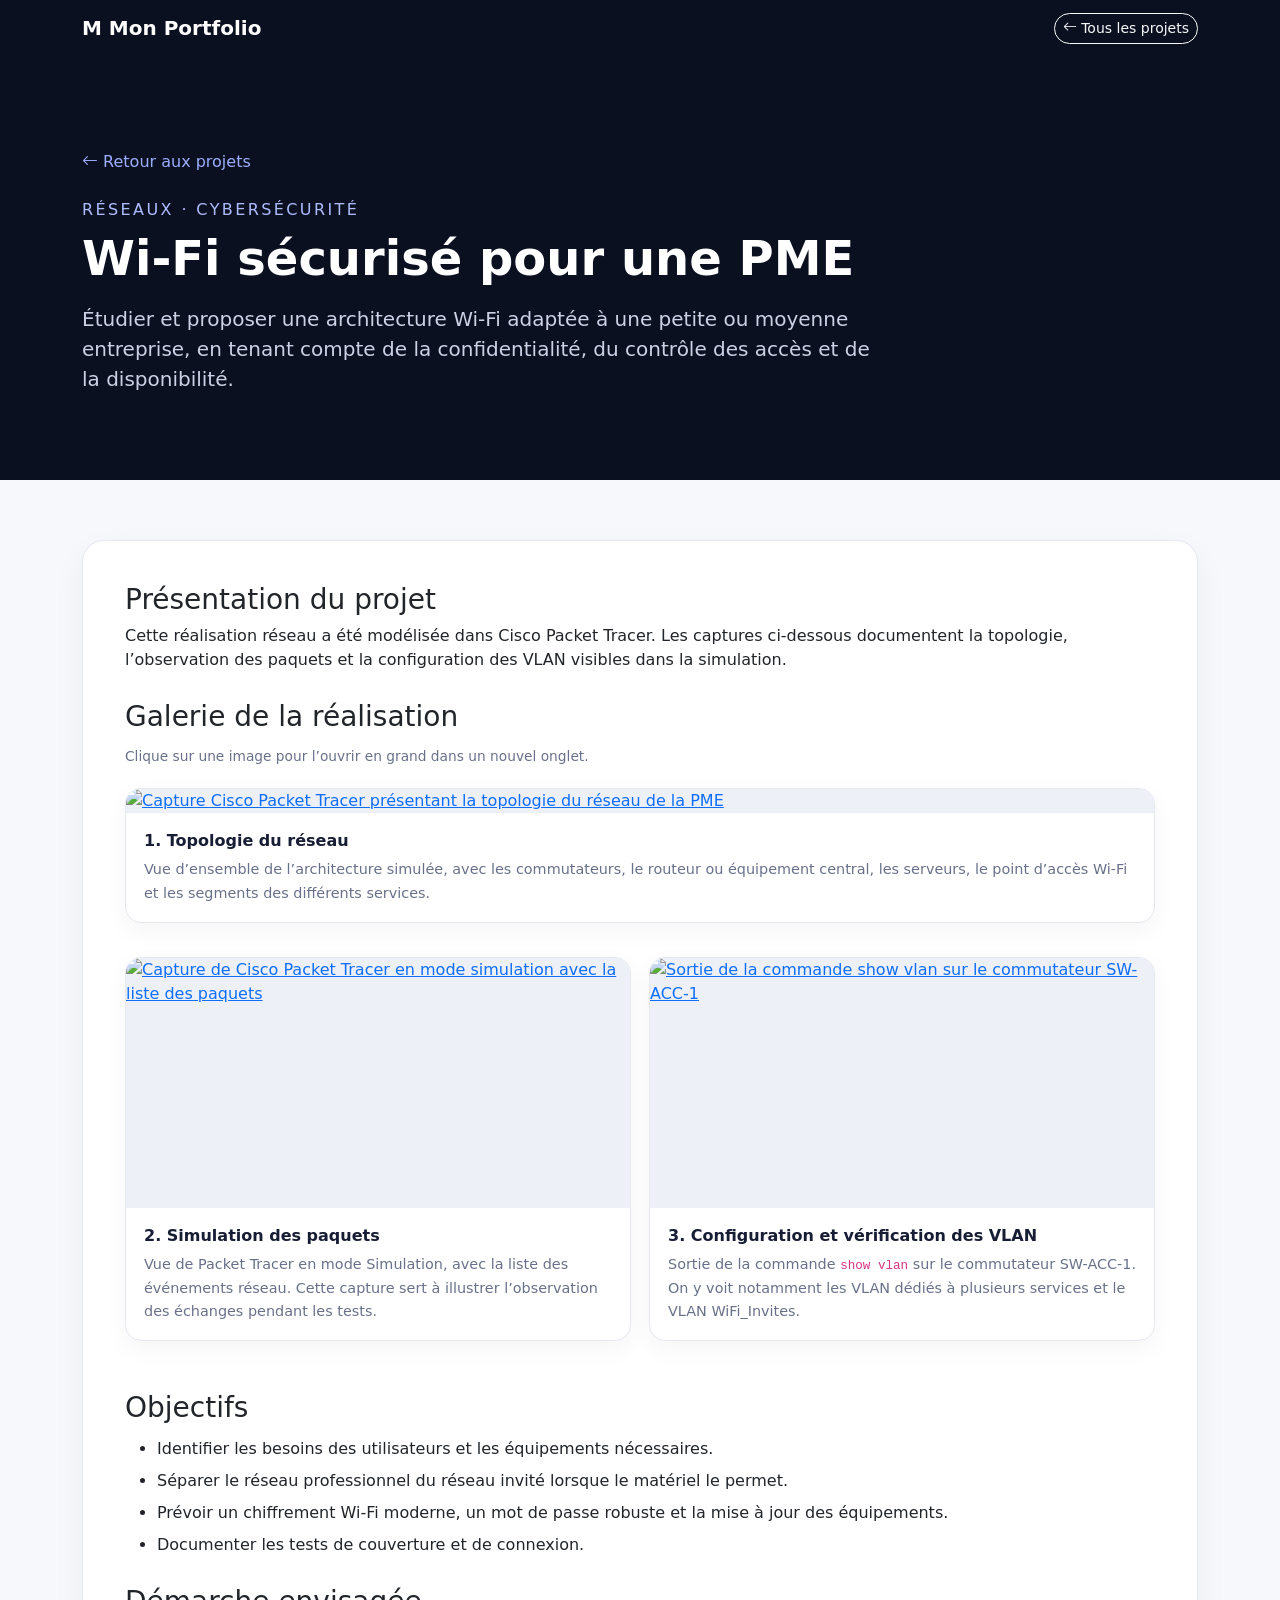
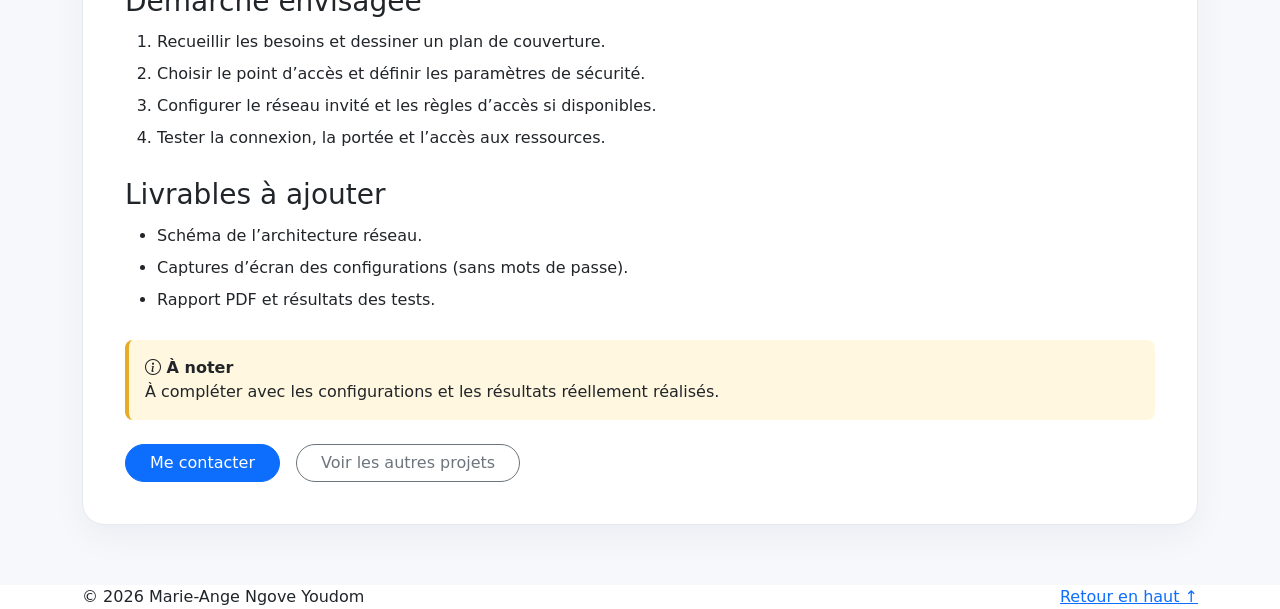
==== index.html @ 1b56ccd6 "Add files via upload" ====
<!doctype html><html lang="fr"><head><meta charset="utf-8"><meta name="viewport" content="width=device-width, initial-scale=1"><meta name="description" content="Fiche projet : Wi-Fi sécurisé pour une PME"><title>Wi-Fi sécurisé pour une PME | Portfolio Marie-Ange</title><link href="https://cdn.jsdelivr.net/npm/bootstrap@5.3.3/dist/css/bootstrap.min.css" rel="stylesheet"><link href="https://cdn.jsdelivr.net/npm/bootstrap-icons@1.11.3/font/bootstrap-icons.min.css" rel="stylesheet"><link rel="stylesheet" href="../../assets/css/style.css"><style>.detail-hero{padding:150px 0 70px;background:#0b1020;color:#fff}.detail-content{padding:60px 0;background:#f7f8fc;min-height:55vh}.detail-card{background:white;border:1px solid #e6e8f0;border-radius:22px;padding:clamp(22px,4vw,42px);box-shadow:0 12px 35px #121a2b0c}.detail-card h3{margin-top:28px;margin-bottom:12px}.detail-card li{margin-bottom:8px}.back-link{color:#9caeff;text-decoration:none}.project-note{background:#fff7df;border-left:4px solid #e5ad27;padding:16px;border-radius:8px;margin-top:28px}.evidence-gallery{display:grid;grid-template-columns:repeat(2,minmax(0,1fr));gap:18px;margin:22px 0 34px}.evidence-item{overflow:hidden;border:1px solid #e6e8f0;border-radius:16px;background:#fff;box-shadow:0 8px 25px #121a2b0b}.evidence-item:first-child{grid-column:1/-1}.evidence-item a{display:block;background:#edf0f7}.evidence-item img{display:block;width:100%;height:250px;object-fit:contain;transition:transform .25s}.evidence-item:first-child img{height:auto;max-height:470px}.evidence-item a:hover img{transform:scale(1.015)}.evidence-caption{padding:16px 18px}.evidence-caption strong{display:block;margin-bottom:5px;color:#171d34}.evidence-caption p{margin:0;color:#69718a;font-size:.9rem;line-height:1.65}.evidence-hint{font-size:.86rem;color:#69718a;margin-bottom:0}@media(max-width:767px){.evidence-gallery{grid-template-columns:1fr}.evidence-item:first-child{grid-column:auto}.evidence-item img{height:auto;max-height:360px}}</style></head><body><nav class="navbar navbar-dark fixed-top" style="background:#0b1020"><div class="container"><a class="navbar-brand fw-bold" href="../../index.html"><span class="brand-mark">M</span> Mon Portfolio</a><a class="btn btn-outline-light btn-sm rounded-pill" href="../../index.html#projets"><i class="bi bi-arrow-left"></i> Tous les projets</a></div></nav><header class="detail-hero"><div class="container"><a class="back-link" href="../../index.html#projets"><i class="bi bi-arrow-left"></i> Retour aux projets</a><p class="text-uppercase mt-4 mb-2" style="letter-spacing:.15em;color:#aebcff">Réseaux · Cybersécurité</p><h1 class="display-5 fw-bold">Wi-Fi sécurisé pour une PME</h1><p class="lead mt-3" style="max-width:800px;color:#cbd2e5">Étudier et proposer une architecture Wi-Fi adaptée à une petite ou moyenne entreprise, en tenant compte de la confidentialité, du contrôle des accès et de la disponibilité.</p></div></header><main class="detail-content"><div class="container"><article class="detail-card"><h2 class="h3">Présentation du projet</h2><p>Cette réalisation réseau a été modélisée dans Cisco Packet Tracer. Les captures ci-dessous documentent la topologie, l’observation des paquets et la configuration des VLAN visibles dans la simulation.</p><h3>Galerie de la réalisation</h3><p class="evidence-hint">Clique sur une image pour l’ouvrir en grand dans un nouvel onglet.</p><div class="evidence-gallery"><figure class="evidence-item"><a href="images/topologie-reseau.png" target="_blank" rel="noopener" aria-label="Ouvrir la capture de la topologie réseau en grand"><img src="images/topologie-reseau.png" alt="Capture Cisco Packet Tracer présentant la topologie du réseau de la PME" loading="lazy"></a><figcaption class="evidence-caption"><strong>1. Topologie du réseau</strong><p>Vue d’ensemble de l’architecture simulée, avec les commutateurs, le routeur ou équipement central, les serveurs, le point d’accès Wi-Fi et les segments des différents services.</p></figcaption></figure><figure class="evidence-item"><a href="images/simulation-paquets.png" target="_blank" rel="noopener" aria-label="Ouvrir la capture de simulation des paquets en grand"><img src="images/simulation-paquets.png" alt="Capture de Cisco Packet Tracer en mode simulation avec la liste des paquets" loading="lazy"></a><figcaption class="evidence-caption"><strong>2. Simulation des paquets</strong><p>Vue de Packet Tracer en mode Simulation, avec la liste des événements réseau. Cette capture sert à illustrer l’observation des échanges pendant les tests.</p></figcaption></figure><figure class="evidence-item"><a href="images/configuration-vlan.png" target="_blank" rel="noopener" aria-label="Ouvrir la capture de configuration VLAN en grand"><img src="images/configuration-vlan.png" alt="Sortie de la commande show vlan sur le commutateur SW-ACC-1" loading="lazy"></a><figcaption class="evidence-caption"><strong>3. Configuration et vérification des VLAN</strong><p>Sortie de la commande <code>show vlan</code> sur le commutateur SW-ACC-1. On y voit notamment les VLAN dédiés à plusieurs services et le VLAN WiFi_Invites.</p></figcaption></figure></div><h3>Objectifs</h3><ul><li>Identifier les besoins des utilisateurs et les équipements nécessaires.</li><li>Séparer le réseau professionnel du réseau invité lorsque le matériel le permet.</li><li>Prévoir un chiffrement Wi-Fi moderne, un mot de passe robuste et la mise à jour des équipements.</li><li>Documenter les tests de couverture et de connexion.</li></ul><h3>Démarche envisagée</h3><ol><li>Recueillir les besoins et dessiner un plan de couverture.</li><li>Choisir le point d’accès et définir les paramètres de sécurité.</li><li>Configurer le réseau invité et les règles d’accès si disponibles.</li><li>Tester la connexion, la portée et l’accès aux ressources.</li></ol><h3>Livrables à ajouter</h3><ul><li>Schéma de l’architecture réseau.</li><li>Captures d’écran des configurations (sans mots de passe).</li><li>Rapport PDF et résultats des tests.</li></ul><div class="project-note"><strong><i class="bi bi-info-circle"></i> À noter</strong><p class="mb-0">À compléter avec les configurations et les résultats réellement réalisés.</p></div><div class="d-flex flex-wrap gap-3 mt-4"><a class="btn btn-primary rounded-pill px-4" href="../../index.html#contact">Me contacter</a><a class="btn btn-outline-secondary rounded-pill px-4" href="../../index.html#projets">Voir les autres projets</a></div></article></div></main><footer class="site-footer"><div class="container d-flex flex-wrap justify-content-between gap-2"><span>© <span id="year"></span> Marie-Ange Ngove Youdom</span><a href="#top" onclick="window.scrollTo({top:0,behavior:'smooth'});return false">Retour en haut ↑</a></div></footer><script>document.getElementById('year').textContent=new Date().getFullYear();</script><script src="https://cdn.jsdelivr.net/npm/bootstrap@5.3.3/dist/js/bootstrap.bundle.min.js"></script></body></html>
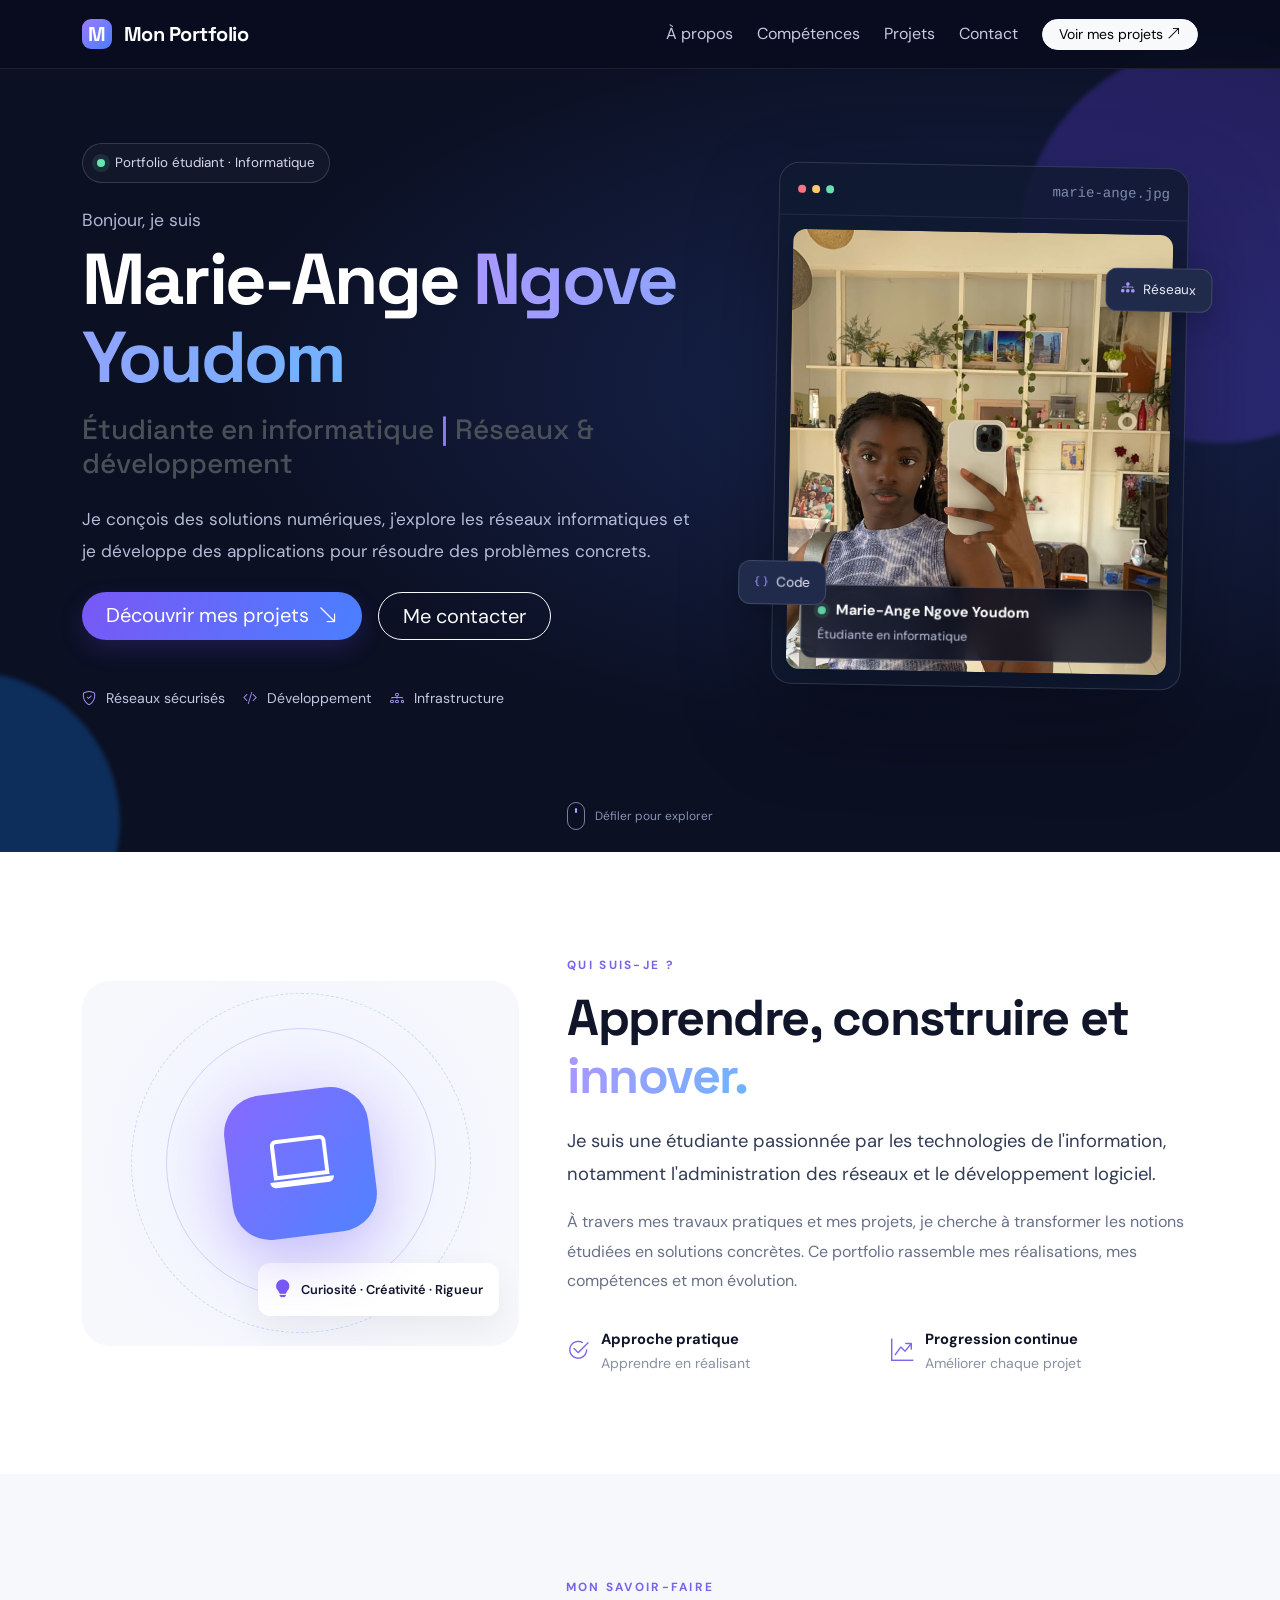
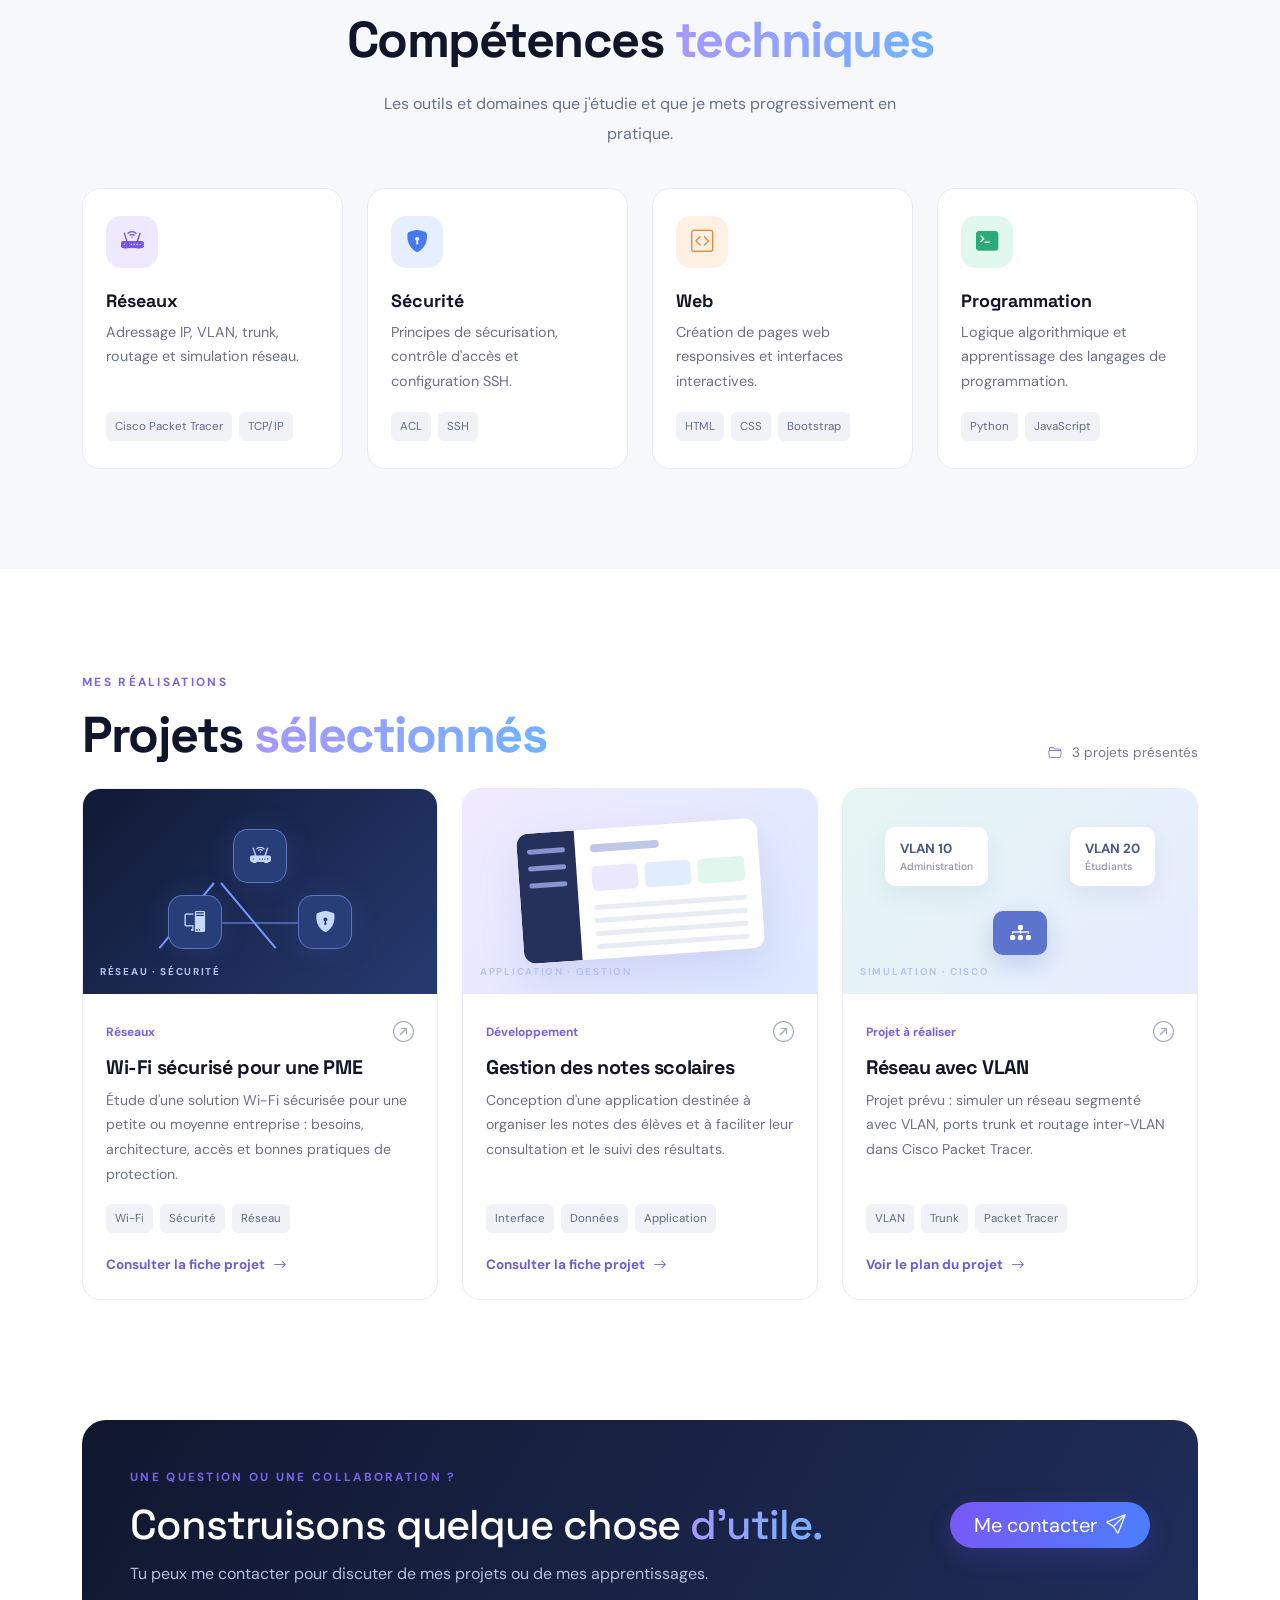
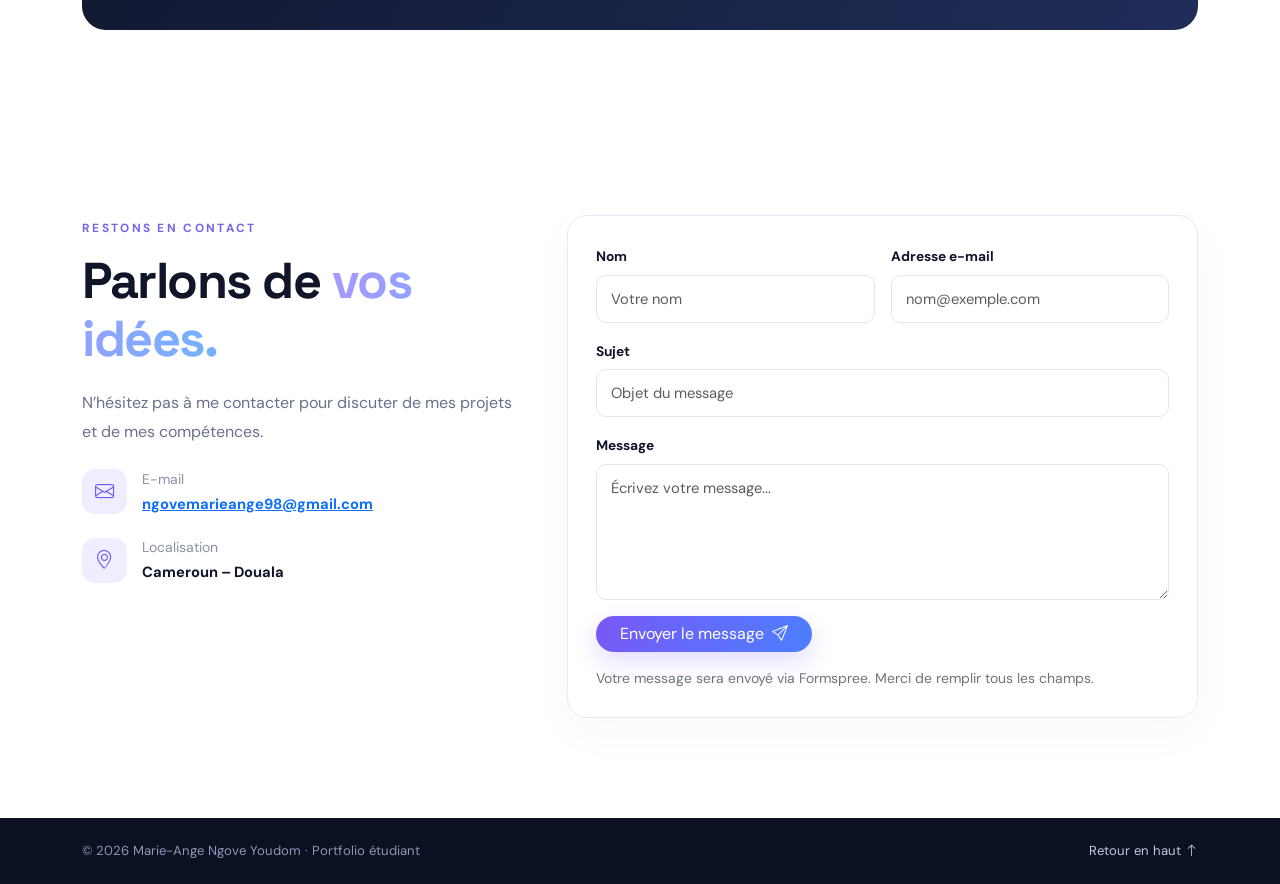
==== commit 65299396: "Add files via upload" ====
--- a/index.html
+++ b/index.html
@@ -1 +1,78 @@
-<!doctype html><html lang="fr"><head><meta charset="utf-8"><meta name="viewport" content="width=device-width, initial-scale=1"><meta name="description" content="Fiche projet : Wi-Fi sécurisé pour une PME"><title>Wi-Fi sécurisé pour une PME | Portfolio Marie-Ange</title><link href="https://cdn.jsdelivr.net/npm/bootstrap@5.3.3/dist/css/bootstrap.min.css" rel="stylesheet"><link href="https://cdn.jsdelivr.net/npm/bootstrap-icons@1.11.3/font/bootstrap-icons.min.css" rel="stylesheet"><link rel="stylesheet" href="../../assets/css/style.css"><style>.detail-hero{padding:150px 0 70px;background:#0b1020;color:#fff}.detail-content{padding:60px 0;background:#f7f8fc;min-height:55vh}.detail-card{background:white;border:1px solid #e6e8f0;border-radius:22px;padding:clamp(22px,4vw,42px);box-shadow:0 12px 35px #121a2b0c}.detail-card h3{margin-top:28px;margin-bottom:12px}.detail-card li{margin-bottom:8px}.back-link{color:#9caeff;text-decoration:none}.project-note{background:#fff7df;border-left:4px solid #e5ad27;padding:16px;border-radius:8px;margin-top:28px}.evidence-gallery{display:grid;grid-template-columns:repeat(2,minmax(0,1fr));gap:18px;margin:22px 0 34px}.evidence-item{overflow:hidden;border:1px solid #e6e8f0;border-radius:16px;background:#fff;box-shadow:0 8px 25px #121a2b0b}.evidence-item:first-child{grid-column:1/-1}.evidence-item a{display:block;background:#edf0f7}.evidence-item img{display:block;width:100%;height:250px;object-fit:contain;transition:transform .25s}.evidence-item:first-child img{height:auto;max-height:470px}.evidence-item a:hover img{transform:scale(1.015)}.evidence-caption{padding:16px 18px}.evidence-caption strong{display:block;margin-bottom:5px;color:#171d34}.evidence-caption p{margin:0;color:#69718a;font-size:.9rem;line-height:1.65}.evidence-hint{font-size:.86rem;color:#69718a;margin-bottom:0}@media(max-width:767px){.evidence-gallery{grid-template-columns:1fr}.evidence-item:first-child{grid-column:auto}.evidence-item img{height:auto;max-height:360px}}</style></head><body><nav class="navbar navbar-dark fixed-top" style="background:#0b1020"><div class="container"><a class="navbar-brand fw-bold" href="../../index.html"><span class="brand-mark">M</span> Mon Portfolio</a><a class="btn btn-outline-light btn-sm rounded-pill" href="../../index.html#projets"><i class="bi bi-arrow-left"></i> Tous les projets</a></div></nav><header class="detail-hero"><div class="container"><a class="back-link" href="../../index.html#projets"><i class="bi bi-arrow-left"></i> Retour aux projets</a><p class="text-uppercase mt-4 mb-2" style="letter-spacing:.15em;color:#aebcff">Réseaux · Cybersécurité</p><h1 class="display-5 fw-bold">Wi-Fi sécurisé pour une PME</h1><p class="lead mt-3" style="max-width:800px;color:#cbd2e5">Étudier et proposer une architecture Wi-Fi adaptée à une petite ou moyenne entreprise, en tenant compte de la confidentialité, du contrôle des accès et de la disponibilité.</p></div></header><main class="detail-content"><div class="container"><article class="detail-card"><h2 class="h3">Présentation du projet</h2><p>Cette réalisation réseau a été modélisée dans Cisco Packet Tracer. Les captures ci-dessous documentent la topologie, l’observation des paquets et la configuration des VLAN visibles dans la simulation.</p><h3>Galerie de la réalisation</h3><p class="evidence-hint">Clique sur une image pour l’ouvrir en grand dans un nouvel onglet.</p><div class="evidence-gallery"><figure class="evidence-item"><a href="images/topologie-reseau.png" target="_blank" rel="noopener" aria-label="Ouvrir la capture de la topologie réseau en grand"><img src="images/topologie-reseau.png" alt="Capture Cisco Packet Tracer présentant la topologie du réseau de la PME" loading="lazy"></a><figcaption class="evidence-caption"><strong>1. Topologie du réseau</strong><p>Vue d’ensemble de l’architecture simulée, avec les commutateurs, le routeur ou équipement central, les serveurs, le point d’accès Wi-Fi et les segments des différents services.</p></figcaption></figure><figure class="evidence-item"><a href="images/simulation-paquets.png" target="_blank" rel="noopener" aria-label="Ouvrir la capture de simulation des paquets en grand"><img src="images/simulation-paquets.png" alt="Capture de Cisco Packet Tracer en mode simulation avec la liste des paquets" loading="lazy"></a><figcaption class="evidence-caption"><strong>2. Simulation des paquets</strong><p>Vue de Packet Tracer en mode Simulation, avec la liste des événements réseau. Cette capture sert à illustrer l’observation des échanges pendant les tests.</p></figcaption></figure><figure class="evidence-item"><a href="images/configuration-vlan.png" target="_blank" rel="noopener" aria-label="Ouvrir la capture de configuration VLAN en grand"><img src="images/configuration-vlan.png" alt="Sortie de la commande show vlan sur le commutateur SW-ACC-1" loading="lazy"></a><figcaption class="evidence-caption"><strong>3. Configuration et vérification des VLAN</strong><p>Sortie de la commande <code>show vlan</code> sur le commutateur SW-ACC-1. On y voit notamment les VLAN dédiés à plusieurs services et le VLAN WiFi_Invites.</p></figcaption></figure></div><h3>Objectifs</h3><ul><li>Identifier les besoins des utilisateurs et les équipements nécessaires.</li><li>Séparer le réseau professionnel du réseau invité lorsque le matériel le permet.</li><li>Prévoir un chiffrement Wi-Fi moderne, un mot de passe robuste et la mise à jour des équipements.</li><li>Documenter les tests de couverture et de connexion.</li></ul><h3>Démarche envisagée</h3><ol><li>Recueillir les besoins et dessiner un plan de couverture.</li><li>Choisir le point d’accès et définir les paramètres de sécurité.</li><li>Configurer le réseau invité et les règles d’accès si disponibles.</li><li>Tester la connexion, la portée et l’accès aux ressources.</li></ol><h3>Livrables à ajouter</h3><ul><li>Schéma de l’architecture réseau.</li><li>Captures d’écran des configurations (sans mots de passe).</li><li>Rapport PDF et résultats des tests.</li></ul><div class="project-note"><strong><i class="bi bi-info-circle"></i> À noter</strong><p class="mb-0">À compléter avec les configurations et les résultats réellement réalisés.</p></div><div class="d-flex flex-wrap gap-3 mt-4"><a class="btn btn-primary rounded-pill px-4" href="../../index.html#contact">Me contacter</a><a class="btn btn-outline-secondary rounded-pill px-4" href="../../index.html#projets">Voir les autres projets</a></div></article></div></main><footer class="site-footer"><div class="container d-flex flex-wrap justify-content-between gap-2"><span>© <span id="year"></span> Marie-Ange Ngove Youdom</span><a href="#top" onclick="window.scrollTo({top:0,behavior:'smooth'});return false">Retour en haut ↑</a></div></footer><script>document.getElementById('year').textContent=new Date().getFullYear();</script><script src="https://cdn.jsdelivr.net/npm/bootstrap@5.3.3/dist/js/bootstrap.bundle.min.js"></script></body></html>+<!doctype html>
+<html lang="fr">
+<head>
+  <meta charset="utf-8">
+  <meta name="viewport" content="width=device-width, initial-scale=1">
+  <meta name="description" content="Portfolio étudiant en informatique : réseaux, cybersécurité et développement d'applications.">
+  <title>Portfolio | Étudiante en informatique</title>
+  <link href="https://cdn.jsdelivr.net/npm/bootstrap@5.3.3/dist/css/bootstrap.min.css" rel="stylesheet">
+  <link href="https://cdn.jsdelivr.net/npm/bootstrap-icons@1.11.3/font/bootstrap-icons.min.css" rel="stylesheet">
+  <link rel="stylesheet" href="assets/css/style.css">
+</head>
+<body data-bs-spy="scroll" data-bs-target="#navbar" data-bs-smooth-scroll="true" tabindex="0">
+<nav id="navbar" class="navbar navbar-expand-lg navbar-dark fixed-top">
+  <div class="container">
+    <a class="navbar-brand fw-bold" href="#accueil"><span class="brand-mark">M</span> Mon Portfolio</a>
+    <button class="navbar-toggler" type="button" data-bs-toggle="collapse" data-bs-target="#navLinks" aria-controls="navLinks" aria-expanded="false" aria-label="Ouvrir le menu"><span class="navbar-toggler-icon"></span></button>
+    <div class="collapse navbar-collapse" id="navLinks">
+      <ul class="navbar-nav ms-auto align-items-lg-center gap-lg-2">
+        <li class="nav-item"><a class="nav-link" href="#apropos">À propos</a></li>
+        <li class="nav-item"><a class="nav-link" href="#competences">Compétences</a></li>
+        <li class="nav-item"><a class="nav-link" href="#projets">Projets</a></li>
+        <li class="nav-item"><a class="nav-link" href="#contact">Contact</a></li>
+        <li class="nav-item ms-lg-2"><a class="btn btn-sm btn-outline-light rounded-pill px-3" href="#projets">Voir mes projets <i class="bi bi-arrow-up-right"></i></a></li>
+      </ul>
+    </div>
+  </div>
+</nav>
+<header id="accueil" class="hero-section">
+  <div class="hero-glow glow-one"></div><div class="hero-glow glow-two"></div>
+  <div class="container position-relative">
+    <div class="row align-items-center min-vh-100 py-5 g-5">
+      <div class="col-lg-7 reveal">
+        <span class="eyebrow"><span class="status-dot"></span> Portfolio étudiant · Informatique</span>
+        <p class="hello mt-4 mb-2">Bonjour, je suis</p>
+        <h1 class="display-2 fw-bold mb-3">Marie-Ange <span class="gradient-text">Ngove Youdom</span></h1>
+        <h2 class="h3 text-light-emphasis mb-4">Étudiante en informatique <span class="accent">|</span> Réseaux & développement</h2>
+        <p class="hero-copy mb-4">Je conçois des solutions numériques, j'explore les réseaux informatiques et je développe des applications pour résoudre des problèmes concrets.</p>
+        <div class="d-flex flex-wrap gap-3">
+          <a href="#projets" class="btn btn-primary btn-lg rounded-pill px-4">Découvrir mes projets <i class="bi bi-arrow-down-right ms-1"></i></a>
+          <a href="#contact" class="btn btn-outline-light btn-lg rounded-pill px-4">Me contacter</a>
+        </div>
+        <div class="hero-tags mt-5"><span><i class="bi bi-shield-check"></i> Réseaux sécurisés</span><span><i class="bi bi-code-slash"></i> Développement</span><span><i class="bi bi-diagram-3"></i> Infrastructure</span></div>
+      </div>
+      <div class="col-lg-5 reveal reveal-delay">
+        <div class="profile-panel mx-auto">
+          <div class="panel-top"><span></span><span></span><span></span><small>marie-ange.jpg</small></div>
+          <div class="profile-photo-wrap"><img class="profile-photo" src="assets/images/photo-marie-ange.jpeg" alt="Photo de Marie-Ange Ngove Youdom"><div class="photo-caption"><span class="photo-status"></span> Marie-Ange Ngove Youdom <small>Étudiante en informatique</small></div></div>
+          <div class="floating-badge badge-network"><i class="bi bi-diagram-3-fill"></i><span>Réseaux</span></div>
+          <div class="floating-badge badge-code"><i class="bi bi-braces"></i><span>Code</span></div>
+        </div>
+      </div>
+    </div>
+  </div>
+  <a class="scroll-cue" href="#apropos" aria-label="Défiler vers la section À propos"><span></span> Défiler pour explorer</a>
+</header>
+<main>
+<section id="apropos" class="section-pad section-light"><div class="container"><div class="row align-items-center g-5">
+  <div class="col-lg-5 reveal"><div class="about-visual"><div class="about-icon"><i class="bi bi-laptop"></i></div><div class="orbit orbit-a"></div><div class="orbit orbit-b"></div><div class="mini-card"><i class="bi bi-lightbulb-fill"></i><span>Curiosité · Créativité · Rigueur</span></div></div></div>
+  <div class="col-lg-7 reveal reveal-delay"><span class="section-kicker">QUI SUIS-JE ?</span><h2 class="section-title">Apprendre, construire et <span class="gradient-text">innover.</span></h2><p class="lead-copy">Je suis une étudiante passionnée par les technologies de l'information, notamment l'administration des réseaux et le développement logiciel.</p><p class="body-copy">À travers mes travaux pratiques et mes projets, je cherche à transformer les notions étudiées en solutions concrètes. Ce portfolio rassemble mes réalisations, mes compétences et mon évolution.</p><div class="row g-3 mt-3"><div class="col-sm-6"><div class="value-item"><i class="bi bi-check2-circle"></i><div><strong>Approche pratique</strong><small>Apprendre en réalisant</small></div></div></div><div class="col-sm-6"><div class="value-item"><i class="bi bi-graph-up-arrow"></i><div><strong>Progression continue</strong><small>Améliorer chaque projet</small></div></div></div></div></div>
+</div></div></section>
+<section id="competences" class="section-pad skills-section"><div class="container"><div class="section-heading text-center reveal"><span class="section-kicker">MON SAVOIR-FAIRE</span><h2 class="section-title">Compétences <span class="gradient-text">techniques</span></h2><p class="body-copy mx-auto">Les outils et domaines que j'étudie et que je mets progressivement en pratique.</p></div><div class="row g-4 mt-3">
+  <div class="col-md-6 col-lg-3 reveal"><div class="skill-card h-100"><div class="skill-icon purple"><i class="bi bi-router-fill"></i></div><h3>Réseaux</h3><p>Adressage IP, VLAN, trunk, routage et simulation réseau.</p><div class="skill-pills"><span>Cisco Packet Tracer</span><span>TCP/IP</span></div></div></div>
+  <div class="col-md-6 col-lg-3 reveal reveal-delay"><div class="skill-card h-100"><div class="skill-icon blue"><i class="bi bi-shield-lock-fill"></i></div><h3>Sécurité</h3><p>Principes de sécurisation, contrôle d'accès et configuration SSH.</p><div class="skill-pills"><span>ACL</span><span>SSH</span></div></div></div>
+  <div class="col-md-6 col-lg-3 reveal"><div class="skill-card h-100"><div class="skill-icon orange"><i class="bi bi-code-square"></i></div><h3>Web</h3><p>Création de pages web responsives et interfaces interactives.</p><div class="skill-pills"><span>HTML</span><span>CSS</span><span>Bootstrap</span></div></div></div>
+  <div class="col-md-6 col-lg-3 reveal reveal-delay"><div class="skill-card h-100"><div class="skill-icon green"><i class="bi bi-terminal-fill"></i></div><h3>Programmation</h3><p>Logique algorithmique et apprentissage des langages de programmation.</p><div class="skill-pills"><span>Python</span><span>JavaScript</span></div></div></div>
+</div></div></section>
+<section id="projets" class="section-pad projects-section"><div class="container"><div class="d-flex flex-wrap justify-content-between align-items-end gap-3 mb-4 reveal"><div><span class="section-kicker">MES RÉALISATIONS</span><h2 class="section-title mb-0">Projets <span class="gradient-text">sélectionnés</span></h2></div><span class="project-count"><i class="bi bi-folder2-open"></i> 3 projets présentés</span></div><div class="row g-4">
+  <div class="col-lg-4 reveal"><article class="project-card h-100"><div class="project-art art-network"><div class="network-node n1"><i class="bi bi-router-fill"></i></div><div class="network-node n2"><i class="bi bi-pc-display"></i></div><div class="network-node n3"><i class="bi bi-shield-lock-fill"></i></div><div class="network-line l1"></div><div class="network-line l2"></div><div class="network-line l3"></div><span class="art-label">RÉSEAU · SÉCURITÉ</span></div><div class="project-body"><div class="d-flex justify-content-between align-items-center mb-2"><span class="project-type">Réseaux</span><i class="bi bi-arrow-up-right-circle project-arrow"></i></div><h3>Wi-Fi sécurisé pour une PME</h3><p>Étude d'une solution Wi-Fi sécurisée pour une petite ou moyenne entreprise : besoins, architecture, accès et bonnes pratiques de protection.</p><div class="project-tags"><span>Wi-Fi</span><span>Sécurité</span><span>Réseau</span></div><a class="project-link" href="projets/wifi-securise/index.html">Consulter la fiche projet <i class="bi bi-arrow-right"></i></a></div></article></div>
+  <div class="col-lg-4 reveal reveal-delay"><article class="project-card h-100"><div class="project-art art-app"><div class="app-mock"><div class="app-sidebar"><b></b><b></b><b></b></div><div class="app-content"><span class="mock-title"></span><div class="mock-stats"><i></i><i></i><i></i></div><div class="mock-table"><b></b><b></b><b></b><b></b></div></div></div><span class="art-label">APPLICATION · GESTION</span></div><div class="project-body"><div class="d-flex justify-content-between align-items-center mb-2"><span class="project-type">Développement</span><i class="bi bi-arrow-up-right-circle project-arrow"></i></div><h3>Gestion des notes scolaires</h3><p>Conception d'une application destinée à organiser les notes des élèves et à faciliter leur consultation et le suivi des résultats.</p><div class="project-tags"><span>Interface</span><span>Données</span><span>Application</span></div><a class="project-link" href="projets/gestion-notes/index.html">Consulter la fiche projet <i class="bi bi-arrow-right"></i></a></div></article></div>
+  <div class="col-lg-4 reveal"><article class="project-card h-100"><div class="project-art art-vlan"><div class="vlan-box box-a">VLAN 10<small>Administration</small></div><div class="vlan-box box-b">VLAN 20<small>Étudiants</small></div><div class="vlan-switch"><i class="bi bi-diagram-3-fill"></i></div><span class="art-label">SIMULATION · CISCO</span></div><div class="project-body"><div class="d-flex justify-content-between align-items-center mb-2"><span class="project-type">Projet à réaliser</span><i class="bi bi-arrow-up-right-circle project-arrow"></i></div><h3>Réseau avec VLAN</h3><p>Projet prévu : simuler un réseau segmenté avec VLAN, ports trunk et routage inter-VLAN dans Cisco Packet Tracer.</p><div class="project-tags"><span>VLAN</span><span>Trunk</span><span>Packet Tracer</span></div><a class="project-link" href="projets/reseau-vlan/index.html">Voir le plan du projet <i class="bi bi-arrow-right"></i></a></div></article></div>
+</div></div></section>
+<section class="cta-section"><div class="container"><div class="cta-box reveal"><div><span class="section-kicker">UNE QUESTION OU UNE COLLABORATION ?</span><h2>Construisons quelque chose <span class="gradient-text">d'utile.</span></h2><p>Tu peux me contacter pour discuter de mes projets ou de mes apprentissages.</p></div><a href="#contact" class="btn btn-primary btn-lg rounded-pill px-4">Me contacter <i class="bi bi-send ms-1"></i></a></div></div></section>
+<section id="contact" class="section-pad section-light"><div class="container"><div class="row g-5"><div class="col-lg-5 reveal"><span class="section-kicker">RESTONS EN CONTACT</span><h2 class="section-title">Parlons de <span class="gradient-text">vos idées.</span></h2><p class="body-copy">N’hésitez pas à me contacter pour discuter de mes projets et de mes compétences.</p><div class="contact-detail"><i class="bi bi-envelope"></i><div><small>E-mail</small><strong><a href="mailto:ngovemarieange98@gmail.com">ngovemarieange98@gmail.com</a></strong></div></div><div class="contact-detail"><i class="bi bi-geo-alt"></i><div><small>Localisation</small><strong>Cameroun – Douala</strong></div></div></div><div class="col-lg-7 reveal reveal-delay"><form id="contactForm" class="contact-form" action="https://formspree.io/f/xaeqrkwn" method="POST"><div class="row g-3"><div class="col-md-6"><label class="form-label" for="name">Nom</label><input class="form-control" id="name" name="name" placeholder="Votre nom" required></div><div class="col-md-6"><label class="form-label" for="email">Adresse e-mail</label><input class="form-control" type="email" id="email" name="email" placeholder="nom@exemple.com" required></div><div class="col-12"><label class="form-label" for="subject">Sujet</label><input class="form-control" id="subject" name="subject" placeholder="Objet du message" required></div><div class="col-12"><label class="form-label" for="message">Message</label><textarea class="form-control" id="message" name="message" rows="5" placeholder="Écrivez votre message..." required></textarea></div><div class="col-12"><button class="btn btn-primary rounded-pill px-4" type="submit">Envoyer le message <i class="bi bi-send ms-1"></i></button><p id="formNotice" class="small mt-3 mb-0 text-secondary">Votre message sera envoyé via Formspree. Merci de remplir tous les champs.</p></div></div></form></div></div></div></section>
+</main>
+<footer class="site-footer"><div class="container d-flex flex-wrap justify-content-between gap-2"><span>© <span id="year"></span> Marie-Ange Ngove Youdom · Portfolio étudiant</span><a href="#accueil">Retour en haut <i class="bi bi-arrow-up"></i></a></div></footer>
+<script src="https://cdn.jsdelivr.net/npm/bootstrap@5.3.3/dist/js/bootstrap.bundle.min.js"></script>
+<script src="assets/js/main.js"></script>
+</body></html>
--- a/assets/css/style.css
+++ b/assets/css/style.css
@@ -0,0 +1,3 @@
+@import url('https://fonts.googleapis.com/css2?family=DM+Sans:wght@400;500;600;700&family=Space+Grotesk:wght@400;500;600;700&display=swap');
+:root{--ink:#10152a;--muted:#69718a;--navy:#0b1023;--purple:#8564ff;--blue:#4a7dff;--line:#e6e9f2;--paper:#f7f8fc}html{scroll-behavior:smooth;scroll-padding-top:90px}*{scroll-margin-top:90px}body{font-family:'DM Sans',sans-serif;color:var(--ink);overflow-x:hidden}h1,h2,h3,.navbar-brand{font-family:'Space Grotesk',sans-serif}.navbar{background:rgba(8,13,31,.9);backdrop-filter:blur(18px);border-bottom:1px solid rgba(255,255,255,.08);padding:14px 0}.navbar-brand{letter-spacing:-.5px}.brand-mark{display:inline-grid;place-items:center;width:30px;height:30px;border-radius:9px;margin-right:7px;background:linear-gradient(135deg,#9b7bff,#4a7dff);color:white}.nav-link{color:#c5cbe0!important}.nav-link:hover,.nav-link.active{color:#fff!important}.hero-section{position:relative;overflow:hidden;background:radial-gradient(ellipse at 75% 45%,#182550 0%,#0b1023 55%);color:white}.hero-section .container{z-index:2}.hero-glow{position:absolute;border-radius:50%;filter:blur(2px);opacity:.25;pointer-events:none}.glow-one{width:400px;height:400px;background:#6c48ff;right:-140px;top:5%}.glow-two{width:300px;height:300px;background:#1684ff;left:-180px;bottom:-120px}.eyebrow{display:inline-flex;align-items:center;gap:10px;padding:9px 14px;border:1px solid #ffffff26;border-radius:50px;background:#ffffff08;color:#d6d9ed;font-size:.84rem}.status-dot{width:8px;height:8px;border-radius:50%;background:#67e8b1;box-shadow:0 0 0 5px #67e8b11c}.hello{color:#aeb7d4;font-size:1.1rem}.hero-section h1{letter-spacing:-2.8px;line-height:1.08}.gradient-text{background:linear-gradient(100deg,#a997ff,#70b3ff);-webkit-background-clip:text;background-clip:text;color:transparent}.accent{color:#8e7cff}.hero-copy{max-width:610px;color:#b3bdd7;font-size:1.08rem;line-height:1.85}.btn-primary{background:linear-gradient(110deg,#7958f5,#4b7fff);border:0;box-shadow:0 9px 24px #674df333}.btn-primary:hover{background:linear-gradient(110deg,#6947e5,#386cf0);transform:translateY(-2px)}.btn{transition:transform .2s,box-shadow .2s}.hero-tags{display:flex;flex-wrap:wrap;gap:18px;color:#c2c9e0;font-size:.88rem}.hero-tags i{color:#a99aff;margin-right:6px}.profile-panel{max-width:410px;position:relative;border:1px solid #ffffff20;border-radius:20px;background:#111a32d9;box-shadow:0 35px 90px #0005;transform:rotate(1deg)}.profile-photo-wrap{position:relative;padding:14px;overflow:hidden;border-radius:0 0 20px 20px}.profile-photo{display:block;width:100%;height:440px;object-fit:cover;object-position:center 30%;border-radius:13px;box-shadow:0 15px 35px #0003}.photo-caption{position:absolute;left:28px;right:28px;bottom:25px;padding:14px 16px;border:1px solid #ffffff35;border-radius:12px;background:rgba(11,16,35,.82);backdrop-filter:blur(12px);color:#fff;font-weight:700;font-size:.9rem}.photo-caption small{display:block;margin-top:4px;color:#c2c9e0;font-size:.76rem;font-weight:400}.photo-status{display:inline-block;width:8px;height:8px;margin-right:7px;border-radius:50%;background:#67dfae;box-shadow:0 0 0 4px #67dfae22}.panel-top{display:flex;align-items:center;gap:6px;padding:15px 18px;border-bottom:1px solid #ffffff14}.panel-top>span{width:8px;height:8px;border-radius:50%;background:#ff7185}.panel-top>span:nth-child(2){background:#ffc86a}.panel-top>span:nth-child(3){background:#67dfae}.panel-top small{margin-left:auto;color:#7f8cad;font-family:monospace}.code-window{padding:26px 25px 30px;color:#d4dcf4;font: .91rem/1.8 ui-monospace,SFMono-Regular,monospace}.code-window p{margin:0}.indent{padding-left:22px}.indent2{padding-left:45px}.code-purple{color:#c29cff}.code-green{color:#70e2bd}.code-blue{color:#7dbbff}.code-yellow{color:#ffd88a}.code-comment{color:#8190b4}.terminal-line{margin-top:28px;padding-top:13px;border-top:1px solid #ffffff15;color:#9eafd2;font-size:.76rem}.terminal-line>span:first-child{color:#70e2bd}.cursor{color:#a997ff;animation:blink 1s steps(2) infinite}.floating-badge{position:absolute;display:flex;align-items:center;gap:9px;padding:11px 15px;border:1px solid #ffffff25;border-radius:12px;background:#202b4b;color:#e8ebf9;box-shadow:0 10px 30px #0003;font-size:.84rem}.floating-badge i{color:#a997ff}.badge-network{top:19%;right:-26px}.badge-code{bottom:15%;left:-35px}.scroll-cue{position:absolute;bottom:22px;left:50%;transform:translateX(-50%);display:flex;align-items:center;gap:10px;color:#8792b3;text-decoration:none;font-size:.75rem}.scroll-cue span{width:18px;height:28px;border:1px solid #7782a7;border-radius:12px;position:relative}.scroll-cue span:after{content:'';position:absolute;top:5px;left:7px;width:2px;height:5px;background:#b3a3ff;border-radius:4px;animation:scroll 1.5s infinite}.section-pad{padding:100px 0}.section-light{background:white}.section-kicker{font-size:.74rem;letter-spacing:2.3px;font-weight:700;color:#7964e9}.section-title{font-size:clamp(2rem,4vw,3.15rem);font-weight:700;letter-spacing:-1.5px;line-height:1.15;margin:13px 0 20px}.lead-copy{font-size:1.15rem;line-height:1.8;color:#333c56}.body-copy{color:var(--muted);line-height:1.85;max-width:670px}.about-visual{height:365px;position:relative;display:grid;place-items:center;border-radius:28px;overflow:hidden;background:radial-gradient(circle at center,#e6e1ff 0,#f3f5ff 48%,#f7f8fc 75%)}.about-icon{z-index:2;display:grid;place-items:center;width:145px;height:145px;border-radius:38px;background:linear-gradient(135deg,#8769ff,#4f83ff);color:#fff;font-size:4rem;box-shadow:0 22px 55px #725cf34d;transform:rotate(-7deg)}.orbit{position:absolute;width:270px;height:270px;border:1px solid #8c7cf44d;border-radius:50%}.orbit-b{width:340px;height:340px;border-style:dashed;border-color:#91a5ff66}.mini-card{position:absolute;bottom:30px;right:20px;display:flex;align-items:center;gap:9px;padding:13px 16px;background:white;border-radius:12px;box-shadow:0 12px 35px #2221;font-size:.8rem;font-weight:600}.mini-card i{color:#7958f5;font-size:1.1rem}.value-item{display:flex;align-items:center;gap:12px}.value-item>i{font-size:1.4rem;color:#7c66ef}.value-item strong,.value-item small{display:block}.value-item strong{font-size:.92rem}.value-item small{color:#8990a4;margin-top:3px}.skills-section{background:var(--paper)}.section-heading .body-copy{max-width:570px}.skill-card{padding:27px 23px;border:1px solid #e8eaf3;border-radius:18px;background:#fff;transition:transform .25s,box-shadow .25s}.skill-card:hover,.project-card:hover{transform:translateY(-7px);box-shadow:0 22px 55px #242a4910}.skill-icon{display:grid;place-items:center;width:52px;height:52px;border-radius:15px;font-size:1.4rem;margin-bottom:22px}.skill-icon.purple{background:#eee9ff;color:#7857e8}.skill-icon.blue{background:#e6efff;color:#4779ef}.skill-icon.orange{background:#fff0e4;color:#e68a42}.skill-icon.green{background:#e0f8ed;color:#2eaa7a}.skill-card h3{font-size:1.12rem;font-weight:700}.skill-card p{color:var(--muted);font-size:.9rem;line-height:1.7;min-height:76px}.skill-pills,.project-tags{display:flex;flex-wrap:wrap;gap:7px}.skill-pills span,.project-tags span{font-size:.72rem;padding:6px 9px;background:#f1f2f8;color:#616b86;border-radius:6px}.projects-section{background:#fff}.project-count{color:#727b94;font-size:.85rem}.project-count i{color:#7964e9;margin-right:6px}.project-card{border:1px solid #e9ebf4;border-radius:18px;overflow:hidden;background:#fff;transition:transform .25s,box-shadow .25s}.project-art{height:205px;position:relative;overflow:hidden;display:grid;place-items:center}.art-network{background:linear-gradient(135deg,#101934,#273a70)}.art-label{position:absolute;bottom:14px;left:17px;color:#b6c4ef;font-size:.62rem;letter-spacing:1.7px;font-weight:700}.network-node{position:absolute;z-index:2;display:grid;place-items:center;width:54px;height:54px;border:1px solid #8aa7ff88;border-radius:15px;background:#273e78;color:#c5d8ff;font-size:1.3rem;box-shadow:0 0 30px #5885ff22}.n1{top:40px;left:calc(50% - 27px)}.n2{bottom:45px;left:24%}.n3{bottom:45px;right:24%}.network-line{position:absolute;height:2px;background:#7797ff;transform-origin:left}.l1{top:93px;left:39%;width:85px;transform:rotate(50deg)}.l2{top:93px;right:39%;width:85px;transform:rotate(130deg)}.l3{bottom:70px;left:36%;width:28%;opacity:.5}.art-app{background:linear-gradient(135deg,#f0eaff,#dce8ff)}.app-mock{display:flex;width:68%;height:130px;background:white;border-radius:12px;overflow:hidden;box-shadow:0 20px 45px #4b5cae24;transform:rotate(-4deg)}.app-sidebar{width:24%;background:#26315b;padding:16px 10px}.app-sidebar b{display:block;height:5px;border-radius:5px;background:#8494cf;margin-bottom:12px}.app-content{flex:1;padding:15px}.mock-title{display:block;width:45%;height:8px;border-radius:5px;background:#c0c8e7}.mock-stats{display:flex;gap:7px;margin:14px 0}.mock-stats i{height:25px;flex:1;background:#ece8ff;border-radius:5px}.mock-stats i:nth-child(2){background:#e0edff}.mock-stats i:nth-child(3){background:#dff7ed}.mock-table b{display:block;height:5px;margin-top:8px;background:#e9ecf5;border-radius:5px}.art-vlan{background:linear-gradient(135deg,#e5f7f3,#e7ebff)}.vlan-box{position:absolute;top:38px;padding:12px 15px;border-radius:10px;background:#fff;color:#445a8d;font-size:.83rem;font-weight:700;box-shadow:0 10px 25px #30466d12}.vlan-box small{display:block;font-size:.65rem;color:#8a93aa;font-weight:500}.box-a{left:12%}.box-b{right:12%}.vlan-switch{position:absolute;bottom:39px;display:grid;place-items:center;width:54px;height:44px;border-radius:10px;background:#5c74ce;color:white;font-size:1.3rem;box-shadow:0 9px 24px #5c74ce44}.project-body{padding:23px}.project-type{font-size:.75rem;color:#7761e8;font-weight:700}.project-arrow{font-size:1.3rem;color:#a3a9bc}.project-body h3{font-size:1.23rem;font-weight:700;letter-spacing:-.4px}.project-body p{color:var(--muted);font-size:.88rem;line-height:1.75;min-height:100px}.project-tags{margin-bottom:19px}.project-link{font-size:.84rem;font-weight:700;color:#7059df;text-decoration:none}.project-link i{margin-left:5px;transition:margin .2s}.project-link:hover i{margin-left:10px}.hosting-note{display:flex;align-items:flex-start;gap:16px;padding:20px 22px;border:1px solid #e5e4ff;background:#f8f7ff;border-radius:14px;color:#656d85;font-size:.88rem;line-height:1.7}.hosting-note>i{font-size:1.5rem;color:#7964e9}.hosting-note strong{display:block;color:#222943;margin-bottom:3px}.cta-section{padding:20px 0 85px;background:#fff}.cta-box{display:flex;align-items:center;justify-content:space-between;gap:25px;padding:44px 48px;border-radius:24px;background:linear-gradient(120deg,#10172f,#202d59);color:white}.cta-box h2{font-size:clamp(1.8rem,4vw,2.6rem);letter-spacing:-1.1px;margin:12px 0}.cta-box p{color:#b4bfdc;margin-bottom:0}.contact-detail{display:flex;align-items:center;gap:15px;margin-top:22px}.contact-detail>i{display:grid;place-items:center;width:45px;height:45px;border-radius:13px;background:#efedff;color:#765ce8;font-size:1.2rem}.contact-detail small,.contact-detail strong{display:block}.contact-detail small{color:#8b92a7;margin-bottom:3px}.contact-detail strong{font-size:.92rem}.contact-form{padding:28px;border:1px solid #e8eaf3;border-radius:20px;box-shadow:0 15px 45px #28305208}.form-label{font-size:.86rem;font-weight:700}.form-control{padding:12px 14px;border-color:#e3e6ef;border-radius:10px;font-size:.92rem}.form-control:focus{border-color:#9986ff;box-shadow:0 0 0 .2rem #9986ff25}.site-footer{padding:23px 0;background:#0b1023;color:#8d98b6;font-size:.82rem}.site-footer a{color:#c4c9df;text-decoration:none}.site-footer a:hover{color:white}html.js-enabled .reveal{opacity:0;transform:translateY(22px);transition:opacity .65s ease,transform .65s ease}html.js-enabled .reveal.visible{opacity:1;transform:translateY(0)}.reveal-delay{transition-delay:.14s}@keyframes blink{50%{opacity:0}}@keyframes scroll{0%{transform:translateY(0);opacity:1}100%{transform:translateY(9px);opacity:0}}@media(max-width:991px){.hero-section h1{font-size:clamp(3rem,8vw,4.5rem)}.profile-panel{margin-top:15px}.section-pad{padding:75px 0}.scroll-cue{display:none}.cta-box{padding:35px;align-items:flex-start;flex-direction:column}}@media(max-width:575px){.hero-section h1{letter-spacing:-1.7px}.hero-copy{font-size:1rem}.profile-panel{max-width:calc(100% - 20px)}.profile-photo{height:390px}.photo-caption{left:25px;right:25px;bottom:24px}.badge-network{right:-10px}.badge-code{left:-10px}.about-visual{height:300px}.mini-card{right:10px;bottom:18px;font-size:.7rem}.section-pad{padding:65px 0}.project-body p{min-height:0}.contact-form{padding:20px}.cta-box{padding:27px 23px}}
+@media(prefers-reduced-motion:reduce){*,*::before,*::after{animation-duration:.01ms!important;transition-duration:.01ms!important;scroll-behavior:auto!important}.reveal{opacity:1;transform:none}}
